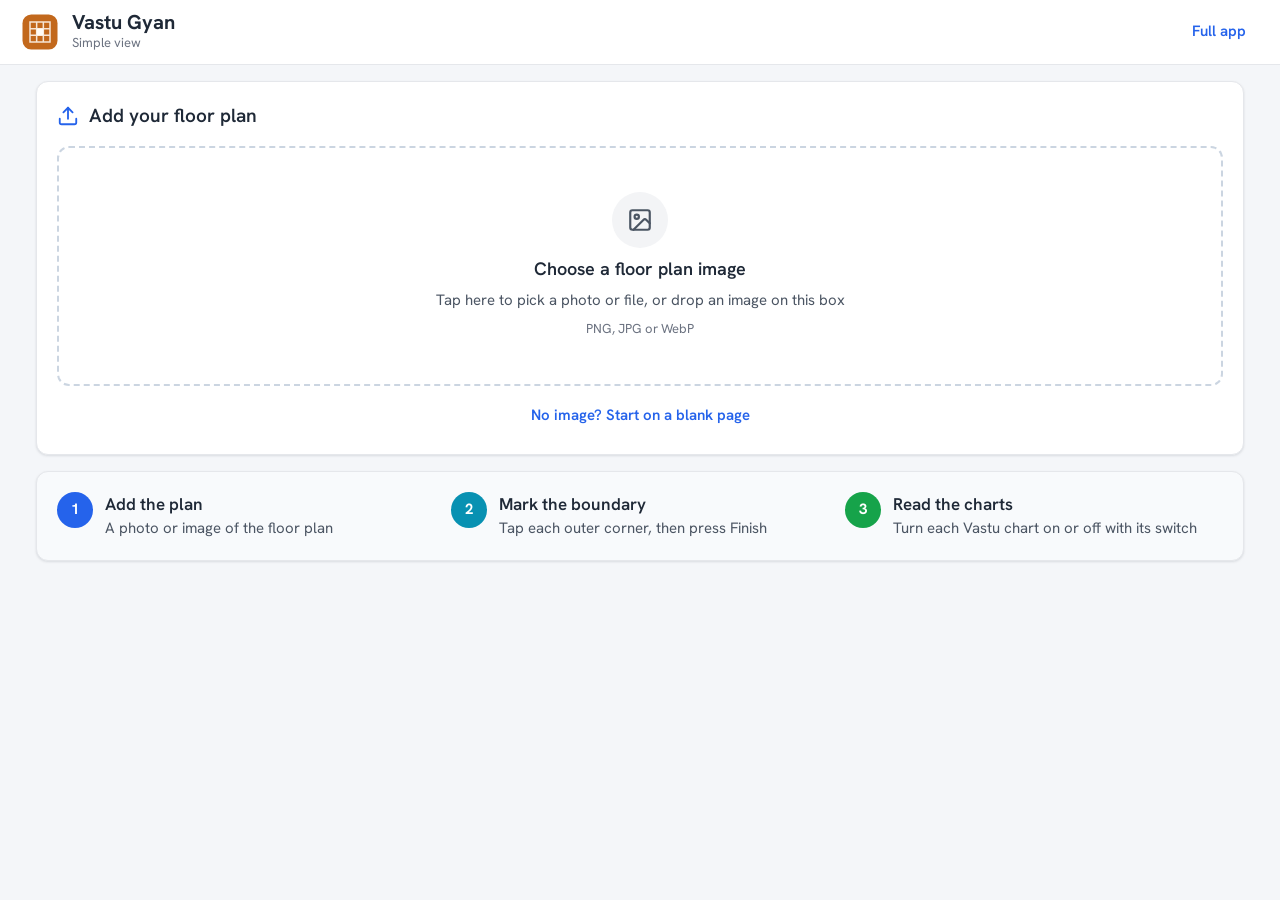
==== simple.html @ f0205a97 "Add a simple one-page view at /simple A plain step-by-step layout for clients used to VastuGrid: upl" ====
<!DOCTYPE html>
<html lang="en">
<head>
  <meta charset="UTF-8">
  <meta name="viewport" content="width=device-width, initial-scale=1.0, viewport-fit=cover">
  <title>Vastu Gyan — Simple view</title>
  <meta name="description" content="Vastu Gyan in a simple one-page layout: upload a floor plan, mark the boundary, and switch the Vastu charts on and off.">
  <meta name="theme-color" content="#F4F6F9">
  <link rel="preconnect" href="https://fonts.googleapis.com">
  <link rel="preconnect" href="https://fonts.gstatic.com" crossorigin>
  <link href="https://fonts.googleapis.com/css2?family=Hanken+Grotesk:wght@400;500;600;700&family=Marcellus&display=swap" rel="stylesheet">
  <link rel="manifest" href="manifest.webmanifest">
  <link rel="icon" type="image/png" sizes="32x32" href="icons/favicon-32.png">
  <link rel="apple-touch-icon" href="icons/apple-touch-icon.png">
  <link rel="stylesheet" href="css/simple.css">
</head>
<body>
  <!-- Icon sprite -->
  <svg width="0" height="0" style="position:absolute" aria-hidden="true">
    <defs>
      <symbol id="s-upload" viewBox="0 0 24 24"><path d="M21 15v4a2 2 0 0 1-2 2H5a2 2 0 0 1-2-2v-4"/><path d="m17 8-5-5-5 5"/><path d="M12 3v12"/></symbol>
      <symbol id="s-image" viewBox="0 0 24 24"><rect x="3" y="3" width="18" height="18" rx="2"/><circle cx="9" cy="9" r="2"/><path d="m21 15-3.09-3.09a2 2 0 0 0-2.82 0L6 21"/></symbol>
      <symbol id="s-rotate" viewBox="0 0 24 24"><path d="M21 12a9 9 0 1 1-3-6.7L21 8"/><path d="M21 3v5h-5"/></symbol>
      <symbol id="s-crop" viewBox="0 0 24 24"><path d="M6 2v14a2 2 0 0 0 2 2h14"/><path d="M18 22V8a2 2 0 0 0-2-2H2"/></symbol>
      <symbol id="s-check" viewBox="0 0 24 24"><path d="M20 6 9 17l-5-5"/></symbol>
      <symbol id="s-pen" viewBox="0 0 24 24"><path d="M12 19l7-7 3 3-7 7-3-3z"/><path d="M18 13l-1.5-7.5L2 2l3.5 14.5L13 18l5-5z"/><path d="M2 2l7.586 7.586"/><circle cx="11" cy="11" r="2"/></symbol>
      <symbol id="s-undo" viewBox="0 0 24 24"><path d="M9 14 4 9l5-5"/><path d="M4 9h10.5a5.5 5.5 0 0 1 0 11H11"/></symbol>
      <symbol id="s-redo" viewBox="0 0 24 24"><path d="m15 14 5-5-5-5"/><path d="M20 9H9.5a5.5 5.5 0 0 0 0 11H13"/></symbol>
      <symbol id="s-download" viewBox="0 0 24 24"><path d="M21 15v4a2 2 0 0 1-2 2H5a2 2 0 0 1-2-2v-4"/><path d="m7 10 5 5 5-5"/><path d="M12 15V3"/></symbol>
      <symbol id="s-file" viewBox="0 0 24 24"><path d="M14 2H6a2 2 0 0 0-2 2v16a2 2 0 0 0 2 2h12a2 2 0 0 0 2-2V8z"/><path d="M14 2v6h6M8 13h8M8 17h6"/></symbol>
      <symbol id="s-close" viewBox="0 0 24 24"><path d="M18 6 6 18M6 6l12 12"/></symbol>
      <symbol id="s-ruler" viewBox="0 0 24 24"><path d="M3 17 17 3l4 4L7 21z"/><path d="m7 13 2 2M10 10l2 2M13 7l2 2"/></symbol>
    </defs>
  </svg>

  <header class="s-header">
    <div class="s-brand">
      <svg class="s-brand-mark" viewBox="0 0 32 32" aria-hidden="true">
        <rect x="2" y="2" width="28" height="28" rx="7" class="s-brand-bg"/>
        <path d="M8 8h16v16H8z M13.33 8v16 M18.67 8v16 M8 13.33h16 M8 18.67h16" class="s-brand-grid"/>
        <rect x="13.33" y="13.33" width="5.34" height="5.34" class="s-brand-core"/>
      </svg>
      <div>
        <div class="s-brand-name">Vastu Gyan</div>
        <div class="s-brand-sub">Simple view</div>
      </div>
    </div>
    <a class="s-header-link" href="./">Full app</a>
  </header>

  <main class="s-main">
    <!-- 1. Choose a floor plan -->
    <section id="stepUpload">
      <div class="s-card">
        <h1 class="s-card-title"><svg class="s-icon"><use href="#s-upload"/></svg>Add your floor plan</h1>
        <button type="button" class="s-drop" id="dropZone">
          <span class="s-drop-icon"><svg class="s-icon"><use href="#s-image"/></svg></span>
          <span class="s-drop-title">Choose a floor plan image</span>
          <span class="s-drop-sub">Tap here to pick a photo or file, or drop an image on this box</span>
          <span class="s-drop-note">PNG, JPG or WebP</span>
        </button>
        <button type="button" class="s-text-btn" id="btnBlank">No image? Start on a blank page</button>
      </div>
      <ol class="s-card s-steps">
        <li><span class="s-step-n s-n1">1</span><span><strong>Add the plan</strong>A photo or image of the floor plan</span></li>
        <li><span class="s-step-n s-n2">2</span><span><strong>Mark the boundary</strong>Tap each outer corner, then press Finish</span></li>
        <li><span class="s-step-n s-n3">3</span><span><strong>Read the charts</strong>Turn each Vastu chart on or off with its switch</span></li>
      </ol>
    </section>

    <!-- 2. Turn or trim the image first -->
    <section id="stepPreview" hidden>
      <div class="s-card">
        <h2 class="s-preview-title" id="previewTitle">Check the plan before you start</h2>
        <div class="s-preview-box"><canvas id="previewCanvas" aria-label="Floor plan preview"></canvas></div>
        <div class="s-row s-center" id="previewTools">
          <button type="button" class="s-btn s-btn-light" id="btnRotate90"><svg class="s-icon"><use href="#s-rotate"/></svg>Rotate 90°</button>
          <span class="s-deg" id="previewDeg">0°</span>
          <button type="button" class="s-btn s-btn-light" id="btnCrop"><svg class="s-icon"><use href="#s-crop"/></svg>Crop</button>
        </div>
        <div class="s-row s-center" id="cropTools" hidden>
          <button type="button" class="s-btn s-btn-light" id="btnCropCancel">Cancel crop</button>
          <button type="button" class="s-btn s-btn-blue" id="btnCropApply"><svg class="s-icon"><use href="#s-check"/></svg>Apply crop</button>
        </div>
        <div class="s-row s-split" id="previewActions">
          <button type="button" class="s-btn s-btn-light" id="btnPreviewCancel">Cancel</button>
          <button type="button" class="s-btn s-btn-blue" id="btnPreviewUse"><svg class="s-icon"><use href="#s-check"/></svg>Use this plan</button>
        </div>
      </div>
    </section>

    <!-- 3. Mark the boundary and read the charts -->
    <section id="stepWork" hidden>
      <div class="s-card s-filebar">
        <img id="planThumb" alt="" hidden>
        <span class="s-filename" id="planName">Blank page</span>
        <button type="button" class="s-round-btn" id="btnStartOver" title="Remove this plan and start again" aria-label="Remove this plan and start again"><svg class="s-icon"><use href="#s-close"/></svg></button>
      </div>

      <div class="s-layout">
        <div class="s-left">
          <div class="s-toolbar">
            <button type="button" class="s-btn s-btn-blue" id="btnDraw"><svg class="s-icon"><use href="#s-pen"/></svg><span id="btnDrawLabel">Draw Polygon</span></button>
            <button type="button" class="s-btn s-btn-green" id="btnFinish" hidden><svg class="s-icon"><use href="#s-check"/></svg><span id="btnFinishLabel">Finish</span></button>
            <button type="button" class="s-btn s-btn-orange" id="btnUndo" hidden><svg class="s-icon"><use href="#s-undo"/></svg>Undo</button>
            <button type="button" class="s-btn s-btn-orange" id="btnRedo" hidden><svg class="s-icon"><use href="#s-redo"/></svg>Redo</button>
            <button type="button" class="s-btn s-btn-green" id="btnPng"><svg class="s-icon"><use href="#s-download"/></svg>PNG</button>
            <button type="button" class="s-btn s-btn-blue" id="btnPdf"><svg class="s-icon"><use href="#s-file"/></svg>PDF Report</button>
            <button type="button" class="s-btn s-btn-light" id="btnClear">Clear</button>
          </div>

          <div class="s-zoom">
            <span class="s-zoom-label">Image size</span>
            <button type="button" class="s-sq-btn" id="btnZoomOut" aria-label="Smaller">−</button>
            <span class="s-zoom-pct" id="zoomPct">100%</span>
            <button type="button" class="s-sq-btn" id="btnZoomIn" aria-label="Bigger">+</button>
            <button type="button" class="s-small-btn" id="btnZoomReset">Reset</button>
          </div>

          <div class="s-card s-stage" id="stage">
            <canvas id="planCanvas" aria-label="Floor plan"></canvas>
          </div>

          <div class="s-hint" id="drawHint" hidden>
            <strong>Marking the boundary.</strong>
            <span class="only-touch">Press and lift on each outer corner, in order around the plot. </span>
            <span class="only-mouse">Click each outer corner, in order around the plot. </span>
            When every corner is placed, press <strong>Finish</strong>.
          </div>
          <div class="s-hint" id="scaleHint" hidden>
            <strong>Setting the scale.</strong> Tap both ends of one wall whose real length you know.
            <button type="button" class="s-small-btn" id="btnScaleCancel">Cancel</button>
          </div>
          <div class="s-hint s-hint-alert" id="crossHint" hidden>
            The boundary crosses itself. Drag a corner so the edges no longer cross, or press Undo.
          </div>

          <div class="s-card s-chart-card" id="barChartCard" hidden>
            <h2 class="s-chart-title">16 Bar Chart</h2>
            <p class="s-chart-sub">Share of the plot's area in each of the 16 directions</p>
            <canvas id="barChartCanvas" class="s-bar-canvas" aria-label="16 direction bar chart"></canvas>
          </div>
        </div>

        <aside class="s-card s-right">
          <label class="s-check">
            <input type="checkbox" id="toggleAreaAnalysis">
            <span>Area Analysis</span>
          </label>
          <div class="s-area" id="areaPanel" hidden>
            <div class="s-area-row"><span>Plot area</span><strong id="valArea">—</strong></div>
            <div class="s-area-row"><span>Brahmasthan</span><strong id="valBrahma">—</strong></div>
            <div class="s-area-row"><span>Grid size</span><strong id="valGrid">—</strong></div>
            <div class="s-area-row"><span>Land energy</span><strong id="valLand">—</strong></div>
            <p class="s-area-note" id="valScale">Scale not set, so sizes are in image pixels.</p>
            <button type="button" class="s-btn s-btn-light s-btn-block" id="btnSetScale"><svg class="s-icon"><use href="#s-ruler"/></svg>Set scale</button>
          </div>

          <p class="s-empty" id="drawFirst">Mark the boundary of the plot to see the charts here.</p>

          <div id="chartControls" hidden>
            <div class="s-rotation">
              <div class="s-rotation-head">
                <span>Universal Rotation</span>
                <span class="s-badge" id="rotationBadge">0°</span>
              </div>
              <input type="range" id="rotationSlider" min="0" max="360" step="0.5" value="0" aria-label="Universal rotation">
              <div class="s-rotation-row">
                <button type="button" class="s-sq-btn" id="btnRotMinus" aria-label="Turn 1 degree back">−</button>
                <input type="number" id="rotationNumber" class="s-number" min="0" max="360" step="0.5" value="0" inputmode="decimal" aria-label="Rotation in degrees">
                <button type="button" class="s-sq-btn" id="btnRotPlus" aria-label="Turn 1 degree forward">+</button>
                <button type="button" class="s-small-btn" id="btnRotReset">Reset</button>
              </div>
            </div>

            <div class="s-switches">
              <label class="s-switch-row"><span>16 Directions</span><input type="checkbox" data-layer="zones16"><span class="s-switch" aria-hidden="true"></span></label>
              <label class="s-switch-row"><span>32 Gates</span><input type="checkbox" data-layer="gates32"><span class="s-switch" aria-hidden="true"></span></label>
              <label class="s-switch-row"><span>32 Gates 81 Pad</span><input type="checkbox" data-layer="gatePadas"><span class="s-switch" aria-hidden="true"></span></label>
              <label class="s-switch-row"><span>Shakti Chakra</span><input type="checkbox" data-layer="shaktiChakra"><span class="s-switch" aria-hidden="true"></span></label>
              <div class="s-sizes" id="chakraSizes" hidden>
                <span>Size</span>
                <button type="button" data-chakra-size="0.6">60%</button>
                <button type="button" data-chakra-size="0.8">80%</button>
                <button type="button" data-chakra-size="1">Fit</button>
                <button type="button" data-chakra-size="1.25">125%</button>
                <button type="button" data-chakra-size="1.5">150%</button>
              </div>
              <label class="s-switch-row"><span>45 Devtas</span><input type="checkbox" data-layer="devtas45"><span class="s-switch" aria-hidden="true"></span></label>
              <label class="s-switch-row"><span>45 Devtas Names</span><input type="checkbox" data-layer="devtaNames"><span class="s-switch" aria-hidden="true"></span></label>
              <label class="s-switch-row"><span>16 Bar Chart</span><input type="checkbox" id="toggleBarChart"><span class="s-switch" aria-hidden="true"></span></label>
              <label class="s-switch-row"><span>Marma Sthan</span><input type="checkbox" data-layer="marma"><span class="s-switch" aria-hidden="true"></span></label>
              <label class="s-switch-row"><span>Vithi Mandal</span><input type="checkbox" data-layer="vithi"><span class="s-switch" aria-hidden="true"></span></label>
              <label class="s-switch-row"><span>Five Elements</span><input type="checkbox" data-layer="elements"><span class="s-switch" aria-hidden="true"></span></label>
              <label class="s-switch-row"><span>9×9 Grid</span><input type="checkbox" data-layer="grid9x9"><span class="s-switch" aria-hidden="true"></span></label>
              <label class="s-switch-row"><span>Brahmasthan</span><input type="checkbox" data-layer="brahmasthan"><span class="s-switch" aria-hidden="true"></span></label>
            </div>
          </div>
        </aside>
      </div>
    </section>
  </main>

  <!-- PDF details -->
  <div class="s-modal" id="pdfModal" hidden>
    <div class="s-modal-box" role="dialog" aria-modal="true" aria-labelledby="pdfModalTitle">
      <h2 class="s-modal-title" id="pdfModalTitle">PDF Report</h2>
      <p class="s-modal-sub">Add the client's details to print on the report, or leave them empty.</p>
      <label class="s-field">Name<input type="text" id="pdfName" autocomplete="off"></label>
      <label class="s-field">Phone<input type="tel" id="pdfPhone" autocomplete="off"></label>
      <label class="s-field">Address<input type="text" id="pdfAddress" autocomplete="off"></label>
      <div class="s-row s-split">
        <button type="button" class="s-btn s-btn-light" id="btnPdfCancel">Cancel</button>
        <button type="button" class="s-btn s-btn-blue" id="btnPdfMake"><svg class="s-icon"><use href="#s-file"/></svg>Make PDF</button>
      </div>
    </div>
  </div>

  <!-- Scale: real length of the marked wall -->
  <div class="s-modal" id="scaleModal" hidden>
    <div class="s-modal-box" role="dialog" aria-modal="true" aria-labelledby="scaleModalTitle">
      <h2 class="s-modal-title" id="scaleModalTitle">Real length of this wall</h2>
      <p class="s-modal-sub" id="scaleModalSub">Type the real length of the line you marked.</p>
      <div class="s-row">
        <input type="number" id="scaleLength" class="s-number s-grow" min="0" step="0.01" inputmode="decimal" aria-label="Real length">
        <select id="scaleUnit" class="s-select" aria-label="Unit">
          <option value="ft">feet</option>
          <option value="m">metres</option>
        </select>
      </div>
      <div class="s-row s-split">
        <button type="button" class="s-btn s-btn-light" id="btnScaleModalCancel">Cancel</button>
        <button type="button" class="s-btn s-btn-blue" id="btnScaleModalApply"><svg class="s-icon"><use href="#s-check"/></svg>Apply</button>
      </div>
    </div>
  </div>

  <div class="s-toast-stack" id="toastStack" aria-live="polite"></div>
  <input type="file" id="fileInput" accept="image/png, image/jpeg, image/webp" hidden>

  <script src="js/vendor/jspdf.umd.min.js"></script>
  <script type="module" src="js/simple.js"></script>
</body>
</html>
---- css/simple.css ----
/*
 * Vastu Gyan — Simple view
 * One plain page for people who prefer a step-by-step layout: plan on the left, switches on the right,
 * stacked in one column on phones. Always light. The canvas reads its colours from the tokens below.
 */

:root {
  /* Page */
  --bg: #F4F6F9;
  --card: #FFFFFF;
  --text: #1F2937;
  --text-2: #4B5563;
  --soft: #6B7280;
  --border: #E5E7EB;
  --field: #F3F4F6;
  --blue: #2563EB;
  --blue-dark: #1D4ED8;
  --green: #16A34A;
  --green-dark: #15803D;
  --orange: #EA580C;
  --violet: #7C3AED;
  --amber-wash: #FFF7E6;
  --amber-line: #F5D9A8;
  --red: #B91C1C;
  --red-wash: #FDECEC;

  /* Canvas colours (read by js/canvas.js) */
  --paper: #FFFCF6;
  --ink: #2A1F17;
  --brass: #B08D3C;
  --saffron: #C2681C;
  --kumkum: #B3261E;
  --muted: #7B6B5A;
  --canvas-line: rgba(42, 31, 23, 0.05);
  --boundary: #C2681C;
  --boundary-fill: rgba(194, 104, 28, 0.08);

  --radius: 12px;
  --shadow: 0 1px 3px rgba(17, 24, 39, 0.08), 0 1px 2px rgba(17, 24, 39, 0.04);
  --font: 'Hanken Grotesk', system-ui, -apple-system, 'Segoe UI', Roboto, sans-serif;
  color-scheme: light;
}

*, *::before, *::after { box-sizing: border-box; margin: 0; padding: 0; }
html { -webkit-text-size-adjust: 100%; }
body {
  min-height: 100vh;
  background: var(--bg);
  color: var(--text);
  font-family: var(--font);
  font-size: 16px;
  line-height: 1.45;
  -webkit-font-smoothing: antialiased;
  -webkit-tap-highlight-color: transparent;
}
button, input, select { font: inherit; color: inherit; }
button { cursor: pointer; background: none; border: 0; }
button:disabled { cursor: default; opacity: 0.45; }
[hidden] { display: none !important; }
:focus-visible { outline: 3px solid rgba(37, 99, 235, 0.45); outline-offset: 2px; }
.s-icon { width: 20px; height: 20px; flex: none; fill: none; stroke: currentColor; stroke-width: 2; stroke-linecap: round; stroke-linejoin: round; }

.only-mouse { display: none; }
@media (pointer: fine) {
  .only-mouse { display: inline; }
  .only-touch { display: none; }
}

/* ---------- Header ---------- */
.s-header {
  position: sticky; top: 0; z-index: 20;
  display: flex; align-items: center; justify-content: space-between; gap: 12px;
  padding: calc(10px + env(safe-area-inset-top, 0px)) 20px 10px;
  background: var(--card);
  border-bottom: 1px solid var(--border);
}
.s-brand { display: flex; align-items: center; gap: 12px; }
.s-brand-mark { width: 40px; height: 40px; flex: none; }
.s-brand-bg { fill: #C2681C; }
.s-brand-grid { fill: none; stroke: #FFFCF6; stroke-width: 1.2; opacity: 0.85; }
.s-brand-core { fill: #FFFCF6; }
.s-brand-name { font-size: 20px; font-weight: 700; line-height: 1.15; }
.s-brand-sub { font-size: 13px; color: var(--soft); }
.s-header-link {
  min-height: 44px; display: inline-flex; align-items: center;
  padding: 0 14px; border-radius: 10px;
  color: var(--blue); font-size: 15px; font-weight: 600; text-decoration: none;
}
.s-header-link:hover { background: var(--field); }

/* ---------- Page ---------- */
.s-main { max-width: 1240px; margin: 0 auto; padding: 16px 16px calc(32px + env(safe-area-inset-bottom, 0px)); }
.s-card { background: var(--card); border: 1px solid var(--border); border-radius: var(--radius); box-shadow: var(--shadow); }
#stepUpload, #stepPreview, #stepWork { display: grid; gap: 16px; }

.s-card-title { display: flex; align-items: center; gap: 10px; padding: 20px 20px 0; font-size: 19px; font-weight: 600; }
.s-card-title .s-icon { color: var(--blue); width: 22px; height: 22px; }

/* Upload */
.s-drop {
  width: calc(100% - 40px); margin: 16px 20px 8px;
  min-height: 240px;
  display: flex; flex-direction: column; align-items: center; justify-content: center; gap: 8px;
  padding: 24px 16px;
  border: 2px dashed #CBD5E1; border-radius: var(--radius);
  text-align: center;
  transition: background 0.15s, border-color 0.15s;
}
.s-drop:hover, .s-drop.is-over { background: #EFF6FF; border-color: var(--blue); }
.s-drop-icon { width: 56px; height: 56px; display: inline-flex; align-items: center; justify-content: center; border-radius: 50%; background: var(--field); color: var(--text-2); }
.s-drop-icon .s-icon { width: 26px; height: 26px; }
.s-drop-title { font-size: 18px; font-weight: 600; }
.s-drop-sub { font-size: 15px; color: var(--text-2); }
.s-drop-note { font-size: 13px; color: var(--soft); }
.s-text-btn { display: block; margin: 0 auto 16px; min-height: 44px; padding: 0 12px; color: var(--blue); font-size: 15px; font-weight: 600; }

.s-steps { list-style: none; display: grid; grid-template-columns: repeat(3, minmax(0, 1fr)); gap: 16px; padding: 20px; background: #F8FAFC; }
.s-steps li { display: grid; grid-template-columns: 36px 1fr; gap: 12px; align-items: start; font-size: 15px; color: var(--text-2); }
.s-steps strong { display: block; color: var(--text); font-size: 17px; font-weight: 600; margin-bottom: 2px; }
.s-step-n { width: 36px; height: 36px; display: inline-flex; align-items: center; justify-content: center; border-radius: 50%; color: #fff; font-weight: 700; }
.s-n1 { background: var(--blue); }
.s-n2 { background: #0891B2; }
.s-n3 { background: var(--green); }

/* Preview */
.s-preview-title { padding: 18px 20px 0; text-align: center; font-size: 17px; font-weight: 600; }
.s-preview-box { margin: 14px 20px; height: min(56vh, 460px); display: flex; align-items: center; justify-content: center; background: #F8FAFC; border: 1px solid var(--border); border-radius: 10px; overflow: hidden; }
#previewCanvas { display: block; max-width: 100%; max-height: 100%; touch-action: none; }
#previewCanvas.is-cropping { cursor: crosshair; }
.s-deg { min-width: 40px; text-align: center; font-size: 15px; color: var(--soft); }

/* Rows and buttons */
.s-row { display: flex; align-items: center; gap: 10px; padding: 0 20px 16px; flex-wrap: wrap; }
.s-center { justify-content: center; }
.s-split > .s-btn { flex: 1 1 0; }
.s-grow { flex: 1 1 auto; }
.s-btn {
  min-height: 46px;
  display: inline-flex; align-items: center; justify-content: center; gap: 8px;
  padding: 0 18px;
  border-radius: 10px;
  font-size: 16px; font-weight: 600;
  color: #fff;
  box-shadow: var(--shadow);
  transition: background 0.15s, transform 0.1s;
}
.s-btn:not(:disabled):active { transform: scale(0.98); }
.s-btn-blue { background: var(--blue); }
.s-btn-blue:not(:disabled):hover { background: var(--blue-dark); }
.s-btn-green { background: var(--green); }
.s-btn-green:not(:disabled):hover { background: var(--green-dark); }
.s-btn-orange { background: var(--orange); }
.s-btn-light { background: var(--field); color: var(--text); border: 1px solid var(--border); box-shadow: none; }
.s-btn-light:not(:disabled):hover { background: #E5E7EB; }
.s-btn-block { width: 100%; margin-top: 10px; }
.s-btn.is-busy { background: #93B4F5; }
.s-sq-btn { width: 44px; height: 44px; flex: none; border-radius: 10px; background: var(--field); border: 1px solid var(--border); font-size: 22px; font-weight: 600; line-height: 1; }
.s-sq-btn:hover { background: #E5E7EB; }
.s-small-btn { min-height: 40px; padding: 0 12px; border-radius: 8px; background: var(--field); border: 1px solid var(--border); font-size: 14px; font-weight: 600; color: var(--text-2); }
.s-round-btn { width: 44px; height: 44px; flex: none; display: inline-flex; align-items: center; justify-content: center; border-radius: 50%; background: var(--card); border: 1px solid var(--border); color: var(--text-2); }
.s-round-btn:hover { background: var(--field); }

/* ---------- Work page ---------- */
.s-filebar { display: flex; align-items: center; gap: 12px; padding: 8px 8px 8px 14px; }
.s-filebar img { width: 44px; height: 44px; object-fit: cover; border-radius: 6px; border: 1px solid var(--border); }
.s-filename { flex: 1; min-width: 0; font-size: 15px; color: var(--text-2); white-space: nowrap; overflow: hidden; text-overflow: ellipsis; }

.s-layout { display: grid; grid-template-columns: minmax(0, 1fr) 360px; gap: 16px; align-items: start; }
.s-left { display: grid; gap: 12px; min-width: 0; }

.s-toolbar { display: flex; flex-wrap: wrap; gap: 8px; }
.s-zoom { display: flex; align-items: center; gap: 8px; padding: 8px 12px; background: var(--card); border: 1px solid var(--border); border-radius: var(--radius); }
.s-zoom-label { font-size: 15px; font-weight: 600; color: var(--text-2); margin-right: 4px; }
.s-zoom-pct { min-width: 54px; text-align: center; font-size: 15px; font-weight: 600; }

.s-stage { position: relative; height: min(72vh, 680px); min-height: 320px; overflow: hidden; background: #FFFFFF; }
.s-stage canvas { position: absolute; inset: 0; width: 100%; height: 100%; display: block; touch-action: none; }

.s-hint { padding: 12px 14px; border-radius: var(--radius); background: var(--amber-wash); border: 1px solid var(--amber-line); font-size: 15px; color: #5B4210; }
.s-hint .s-small-btn { margin-left: 8px; background: var(--card); }
.s-hint-alert { background: var(--red-wash); border-color: #F5C2C2; color: var(--red); }

.s-chart-card { padding: 16px; }
.s-chart-title { font-size: 17px; font-weight: 600; }
.s-chart-sub { font-size: 14px; color: var(--soft); margin: 2px 0 12px; }
.s-bar-canvas { display: block; width: 100%; height: auto; aspect-ratio: 720 / 400; border: 1px solid var(--border); border-radius: 8px; }

/* Right column */
.s-right { padding: 16px; position: sticky; top: 84px; max-height: calc(100vh - 100px); overflow-y: auto; }
.s-check { display: flex; align-items: center; gap: 12px; min-height: 44px; font-size: 17px; font-weight: 600; cursor: pointer; }
.s-check input { width: 22px; height: 22px; accent-color: var(--blue); }
.s-area { display: grid; gap: 2px; padding: 8px 0 12px; border-bottom: 1px solid var(--border); margin-bottom: 8px; }
.s-area-row { display: flex; justify-content: space-between; gap: 12px; padding: 8px 0; border-bottom: 1px solid var(--field); font-size: 15px; }
.s-area-row span { color: var(--soft); }
.s-area-row strong { text-align: right; font-weight: 600; }
.s-area-note { font-size: 13.5px; color: var(--soft); margin-top: 8px; }
.s-area-note.is-set { color: var(--green-dark); font-weight: 600; }
.s-empty { padding: 28px 8px; text-align: center; font-size: 15px; color: var(--soft); border-top: 1px solid var(--border); margin-top: 8px; }

.s-rotation { padding: 12px 0 14px; border-top: 1px solid var(--border); border-bottom: 1px solid var(--border); margin: 8px 0 12px; }
.s-rotation-head { display: flex; align-items: center; justify-content: space-between; font-size: 16px; font-weight: 600; margin-bottom: 8px; }
.s-badge { min-width: 48px; padding: 2px 10px; border-radius: 999px; background: #DBEAFE; color: var(--blue-dark); font-size: 14px; font-weight: 700; text-align: center; }
#rotationSlider { width: 100%; height: 32px; accent-color: var(--blue); }
.s-rotation-row { display: flex; align-items: center; gap: 8px; margin-top: 8px; }
.s-number { height: 44px; min-width: 0; flex: 1; padding: 0 10px; border-radius: 10px; border: 1px solid var(--border); background: var(--field); text-align: center; font-size: 17px; font-weight: 600; }
.s-number:focus { outline: none; border-color: var(--blue); background: #fff; }
.s-select { height: 44px; padding: 0 10px; border-radius: 10px; border: 1px solid var(--border); background: var(--field); font-size: 16px; }

.s-switches { display: grid; gap: 6px; }
.s-switch-row {
  position: relative;
  display: flex; align-items: center; justify-content: space-between; gap: 12px;
  min-height: 48px; padding: 6px 12px;
  border-radius: 10px; background: #F8FAFC;
  font-size: 16px; font-weight: 500; cursor: pointer;
}
.s-switch-row:hover { background: #F1F5F9; }
.s-switch-row input { position: absolute; opacity: 0; pointer-events: none; }
.s-switch { position: relative; flex: none; width: 46px; height: 26px; border-radius: 999px; background: #D1D5DB; transition: background 0.18s; }
.s-switch::after { content: ''; position: absolute; top: 3px; left: 3px; width: 20px; height: 20px; border-radius: 50%; background: #fff; box-shadow: 0 1px 2px rgba(0, 0, 0, 0.2); transition: transform 0.2s; }
.s-switch-row input:checked ~ .s-switch { background: var(--violet); }
.s-switch-row input:checked ~ .s-switch::after { transform: translateX(20px); }
.s-switch-row input:focus-visible ~ .s-switch { outline: 3px solid rgba(124, 58, 237, 0.4); outline-offset: 2px; }

.s-sizes { display: flex; flex-wrap: wrap; align-items: center; gap: 6px; padding: 8px 12px 10px; margin-top: -4px; border-radius: 0 0 10px 10px; background: #F8FAFC; }
.s-sizes span { font-size: 14px; color: var(--soft); margin-right: 2px; }
.s-sizes button { min-height: 36px; padding: 0 10px; border-radius: 8px; background: var(--card); border: 1px solid var(--border); font-size: 14px; font-weight: 600; }
.s-sizes button.is-on { background: var(--violet); border-color: var(--violet); color: #fff; }

/* ---------- Dialogs and toasts ---------- */
.s-modal { position: fixed; inset: 0; z-index: 50; display: flex; align-items: center; justify-content: center; padding: 16px; background: rgba(17, 24, 39, 0.45); }
.s-modal-box { width: min(440px, 100%); max-height: calc(100vh - 32px); overflow-y: auto; padding: 20px 0 4px; background: var(--card); border-radius: 14px; box-shadow: 0 20px 50px rgba(17, 24, 39, 0.25); }
.s-modal-title { padding: 0 20px; font-size: 20px; font-weight: 600; }
.s-modal-sub { padding: 4px 20px 14px; font-size: 15px; color: var(--soft); }
.s-field { display: grid; gap: 4px; padding: 0 20px 12px; font-size: 14px; font-weight: 600; color: var(--text-2); }
.s-field input { height: 46px; padding: 0 12px; border-radius: 10px; border: 1px solid var(--border); background: var(--field); font-size: 16px; font-weight: 400; color: var(--text); }
.s-field input:focus { outline: none; border-color: var(--blue); background: #fff; }

.s-toast-stack { position: fixed; left: 50%; bottom: calc(20px + env(safe-area-inset-bottom, 0px)); transform: translateX(-50%); z-index: 60; display: grid; gap: 8px; width: min(440px, calc(100% - 32px)); pointer-events: none; }
.s-toast { padding: 12px 16px; border-radius: 10px; background: #111827; color: #fff; font-size: 15px; box-shadow: 0 10px 30px rgba(0, 0, 0, 0.25); animation: s-rise 0.25s ease-out; }
@keyframes s-rise { from { opacity: 0; transform: translateY(8px); } to { opacity: 1; transform: none; } }

/* ---------- Phones and portrait tablets: one column ---------- */
@media (max-width: 900px) {
  .s-layout { grid-template-columns: minmax(0, 1fr); }
  .s-right { position: static; max-height: none; overflow: visible; }
  .s-stage { height: min(60vh, 560px); }
}
@media (max-width: 640px) {
  .s-header { padding-left: 14px; padding-right: 8px; }
  .s-brand-mark { width: 36px; height: 36px; }
  .s-brand-name { font-size: 18px; }
  .s-main { padding: 12px 12px 28px; }
  .s-steps { grid-template-columns: minmax(0, 1fr); }
  .s-drop { min-height: 200px; }
  .s-toolbar .s-btn { flex: 1 1 calc(50% - 4px); padding: 0 10px; }
  .s-row { padding-left: 14px; padding-right: 14px; }
  .s-preview-box { margin-left: 14px; margin-right: 14px; }
  .s-card-title, .s-preview-title { padding-left: 14px; padding-right: 14px; }
  .s-drop { width: calc(100% - 28px); margin-left: 14px; margin-right: 14px; }
}

@media (prefers-reduced-motion: reduce) {
  *, *::before, *::after { animation-duration: 0.01ms !important; transition-duration: 0.01ms !important; }
}
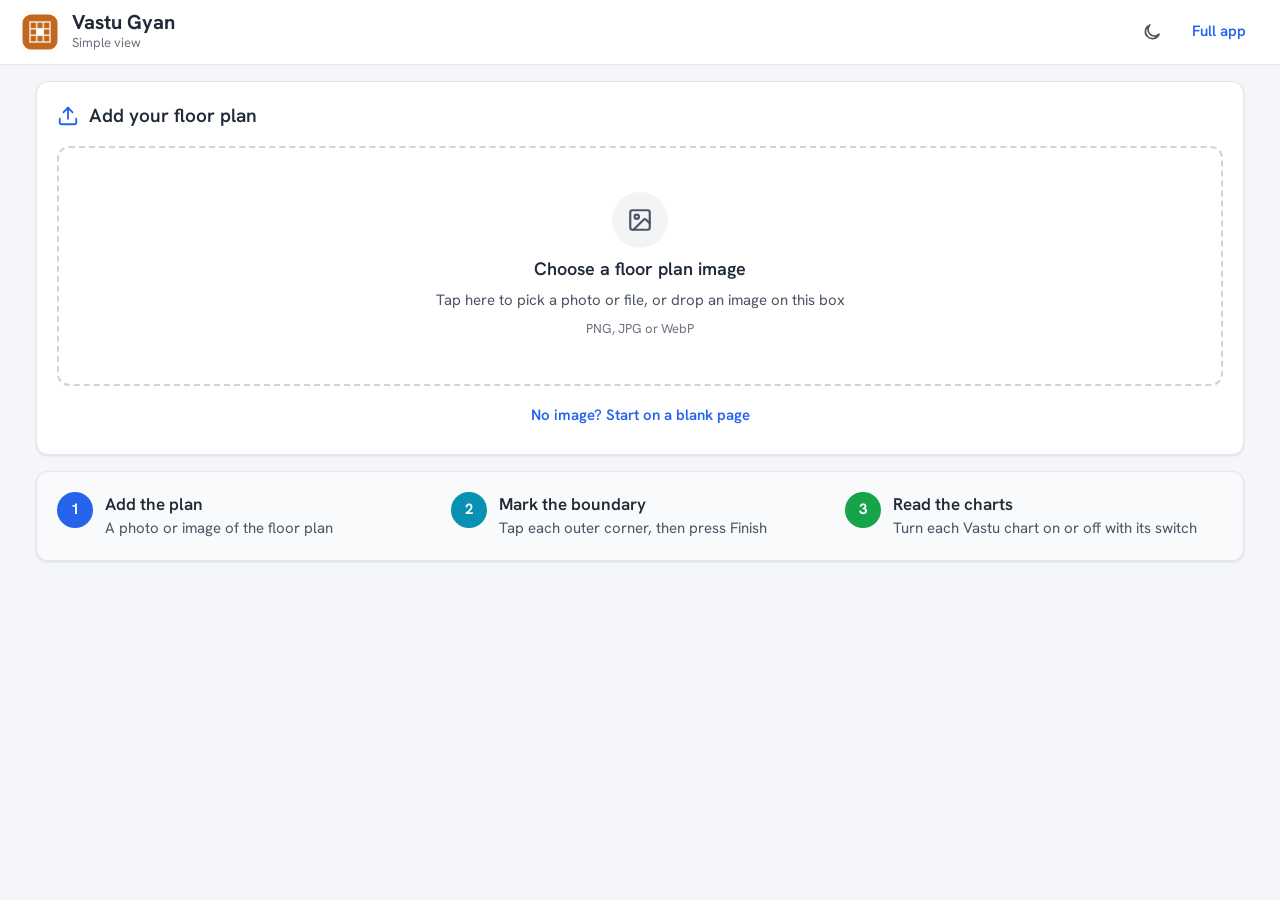
==== commit 50fe4a7a: "Give Simple full parity and a tidier toolbar; fix panel scrolling Simple view: compact grouped toolb" ====
--- a/simple.html
+++ b/simple.html
@@ -6,6 +6,10 @@
   <title>Vastu Gyan — Simple view</title>
   <meta name="description" content="Vastu Gyan in a simple one-page layout: upload a floor plan, mark the boundary, and switch the Vastu charts on and off.">
   <meta name="theme-color" content="#F4F6F9">
+  <script>
+    // Light unless dark was chosen with the toggle (here or in the full app); set before the page paints
+    try { if (localStorage.getItem('vg-theme') === 'dark') document.documentElement.dataset.theme = 'dark'; } catch (e) {}
+  </script>
   <link rel="preconnect" href="https://fonts.googleapis.com">
   <link rel="preconnect" href="https://fonts.gstatic.com" crossorigin>
   <link href="https://fonts.googleapis.com/css2?family=Hanken+Grotesk:wght@400;500;600;700&family=Marcellus&display=swap" rel="stylesheet">
@@ -29,6 +33,9 @@
       <symbol id="s-download" viewBox="0 0 24 24"><path d="M21 15v4a2 2 0 0 1-2 2H5a2 2 0 0 1-2-2v-4"/><path d="m7 10 5 5 5-5"/><path d="M12 15V3"/></symbol>
       <symbol id="s-file" viewBox="0 0 24 24"><path d="M14 2H6a2 2 0 0 0-2 2v16a2 2 0 0 0 2 2h12a2 2 0 0 0 2-2V8z"/><path d="M14 2v6h6M8 13h8M8 17h6"/></symbol>
       <symbol id="s-close" viewBox="0 0 24 24"><path d="M18 6 6 18M6 6l12 12"/></symbol>
+      <symbol id="s-moon" viewBox="0 0 24 24"><path d="M20.5 14.5A8.5 8.5 0 1 1 9.5 3.5a6.5 6.5 0 0 0 11 11z"/></symbol>
+      <symbol id="s-sun" viewBox="0 0 24 24"><circle cx="12" cy="12" r="4"/><path d="M12 2v2M12 20v2M4.9 4.9l1.4 1.4M17.7 17.7l1.4 1.4M2 12h2M20 12h2M4.9 19.1l1.4-1.4M17.7 6.3l1.4-1.4"/></symbol>
+      <symbol id="s-camera" viewBox="0 0 24 24"><path d="M14.5 4h-5L7 7H4a2 2 0 0 0-2 2v9a2 2 0 0 0 2 2h16a2 2 0 0 0 2-2V9a2 2 0 0 0-2-2h-3z"/><circle cx="12" cy="13" r="3"/></symbol>
       <symbol id="s-ruler" viewBox="0 0 24 24"><path d="M3 17 17 3l4 4L7 21z"/><path d="m7 13 2 2M10 10l2 2M13 7l2 2"/></symbol>
     </defs>
   </svg>
@@ -45,7 +52,10 @@
         <div class="s-brand-sub">Simple view</div>
       </div>
     </div>
-    <a class="s-header-link" href="./">Full app</a>
+    <div class="s-header-actions">
+      <button type="button" class="s-icon-btn" id="btnTheme" title="Dark mode" aria-label="Switch to dark mode"><svg class="s-icon"><use href="#s-moon"/></svg></button>
+      <a class="s-header-link" href="./">Full app</a>
+    </div>
   </header>
 
   <main class="s-main">
@@ -59,6 +69,7 @@
           <span class="s-drop-sub">Tap here to pick a photo or file, or drop an image on this box</span>
           <span class="s-drop-note">PNG, JPG or WebP</span>
         </button>
+        <button type="button" class="s-btn s-btn-blue s-btn-photo only-touch-btn" data-action="camera"><svg class="s-icon"><use href="#s-camera"/></svg>Take photo of a plan</button>
         <button type="button" class="s-text-btn" id="btnBlank">No image? Start on a blank page</button>
       </div>
       <ol class="s-card s-steps">
@@ -91,34 +102,61 @@
 
     <!-- 3. Mark the boundary and read the charts -->
     <section id="stepWork" hidden>
+      <!-- The plan: what it is, swap it, or remove it -->
       <div class="s-card s-filebar">
         <img id="planThumb" alt="" hidden>
         <span class="s-filename" id="planName">Blank page</span>
-        <button type="button" class="s-round-btn" id="btnStartOver" title="Remove this plan and start again" aria-label="Remove this plan and start again"><svg class="s-icon"><use href="#s-close"/></svg></button>
+        <button type="button" class="s-tbtn s-tbtn-light" id="btnNewPlan" title="Use another floor plan image" aria-label="Upload another floor plan"><svg class="s-icon"><use href="#s-upload"/></svg><span class="s-wide-only">Upload</span></button>
+        <button type="button" class="s-tbtn s-tbtn-light only-touch-btn" id="btnNewPhoto" data-action="camera" title="Take a photo of a plan" aria-label="Take a photo of a plan"><svg class="s-icon"><use href="#s-camera"/></svg><span class="s-wide-only">Photo</span></button>
+        <button type="button" class="s-tbtn s-tbtn-light s-tbtn-icon" id="btnStartOver" title="Remove this plan and start again" aria-label="Remove this plan and start again"><svg class="s-icon"><use href="#s-close"/></svg></button>
       </div>
 
       <div class="s-layout">
         <div class="s-left">
+          <!-- Tools: draw and correct on the left, the scale and clearing next, saving on the right -->
           <div class="s-toolbar">
-            <button type="button" class="s-btn s-btn-blue" id="btnDraw"><svg class="s-icon"><use href="#s-pen"/></svg><span id="btnDrawLabel">Draw Polygon</span></button>
-            <button type="button" class="s-btn s-btn-green" id="btnFinish" hidden><svg class="s-icon"><use href="#s-check"/></svg><span id="btnFinishLabel">Finish</span></button>
-            <button type="button" class="s-btn s-btn-orange" id="btnUndo" hidden><svg class="s-icon"><use href="#s-undo"/></svg>Undo</button>
-            <button type="button" class="s-btn s-btn-orange" id="btnRedo" hidden><svg class="s-icon"><use href="#s-redo"/></svg>Redo</button>
-            <button type="button" class="s-btn s-btn-green" id="btnPng"><svg class="s-icon"><use href="#s-download"/></svg>PNG</button>
-            <button type="button" class="s-btn s-btn-blue" id="btnPdf"><svg class="s-icon"><use href="#s-file"/></svg>PDF Report</button>
-            <button type="button" class="s-btn s-btn-light" id="btnClear">Clear</button>
-          </div>
-
-          <div class="s-zoom">
-            <span class="s-zoom-label">Image size</span>
-            <button type="button" class="s-sq-btn" id="btnZoomOut" aria-label="Smaller">−</button>
-            <span class="s-zoom-pct" id="zoomPct">100%</span>
-            <button type="button" class="s-sq-btn" id="btnZoomIn" aria-label="Bigger">+</button>
-            <button type="button" class="s-small-btn" id="btnZoomReset">Reset</button>
+            <div class="s-tools s-tools-draw">
+              <button type="button" class="s-tbtn s-tbtn-blue s-tbtn-main" id="btnDraw"><svg class="s-icon"><use href="#s-pen"/></svg><span id="btnDrawLabel">Draw Polygon</span></button>
+              <button type="button" class="s-tbtn s-tbtn-green" id="btnFinish" hidden><svg class="s-icon"><use href="#s-check"/></svg><span id="btnFinishLabel">Finish</span></button>
+              <button type="button" class="s-tbtn s-tbtn-light s-tbtn-icon" id="btnUndo" title="Undo (Ctrl+Z)" aria-label="Undo"><svg class="s-icon"><use href="#s-undo"/></svg></button>
+              <button type="button" class="s-tbtn s-tbtn-light s-tbtn-icon" id="btnRedo" title="Redo (Ctrl+Y)" aria-label="Redo"><svg class="s-icon"><use href="#s-redo"/></svg></button>
+            </div>
+            <div class="s-tools s-tools-edit">
+              <button type="button" class="s-tbtn s-tbtn-light" id="btnScaleTool" title="Tap both ends of a wall, then type its real length"><svg class="s-icon"><use href="#s-ruler"/></svg><span><span class="s-wide-only">Set </span>Scale</span></button>
+              <button type="button" class="s-tbtn s-tbtn-light" id="btnClear" title="Remove the boundary, keep the plan">Clear</button>
+            </div>
+            <div class="s-tools s-tools-save">
+              <button type="button" class="s-tbtn s-tbtn-green" id="btnPng" title="Save the plan with its charts as an image"><svg class="s-icon"><use href="#s-download"/></svg>PNG</button>
+              <button type="button" class="s-tbtn s-tbtn-blue" id="btnPdf" title="Make the PDF report"><svg class="s-icon"><use href="#s-file"/></svg>PDF<span class="s-wide-only">&nbsp;Report</span></button>
+            </div>
           </div>
 
           <div class="s-card s-stage" id="stage">
             <canvas id="planCanvas" aria-label="Floor plan"></canvas>
+            <!-- Size of the plan on screen -->
+            <div class="s-zoom" aria-label="Image size">
+              <button type="button" class="s-zoom-btn" id="btnZoomOut" title="Smaller" aria-label="Smaller">−</button>
+              <span class="s-zoom-pct" id="zoomPct">100%</span>
+              <button type="button" class="s-zoom-btn" id="btnZoomIn" title="Bigger" aria-label="Bigger">+</button>
+              <button type="button" class="s-zoom-fit" id="btnZoomReset" title="Fit the whole plan">Fit</button>
+            </div>
+            <!-- Compass: drag to turn North, tap for the exact number -->
+            <div class="s-compass">
+              <button type="button" class="s-compass-dial" id="compassDial" aria-label="North direction. Drag to turn, tap to type the angle">
+                <svg viewBox="0 0 100 100" aria-hidden="true">
+                  <circle cx="50" cy="50" r="47" class="s-dial-rim"/>
+                  <circle cx="50" cy="50" r="40" class="s-dial-face"/>
+                  <g id="compassRotor" class="s-dial-rotor">
+                    <g class="s-dial-ticks"></g>
+                    <path d="M50 25 L55 50 L50 46.5 L45 50 Z" class="s-dial-n"/>
+                    <path d="M50 75 L55 50 L50 53.5 L45 50 Z" class="s-dial-s"/>
+                    <text x="50" y="22" class="s-dial-letter">N</text>
+                  </g>
+                  <circle cx="50" cy="50" r="3.2" class="s-dial-hub"/>
+                </svg>
+              </button>
+              <span class="s-compass-deg" id="compassDeg">0°</span>
+            </div>
           </div>
 
           <div class="s-hint" id="drawHint" hidden>
@@ -139,6 +177,13 @@
             <h2 class="s-chart-title">16 Bar Chart</h2>
             <p class="s-chart-sub">Share of the plot's area in each of the 16 directions</p>
             <canvas id="barChartCanvas" class="s-bar-canvas" aria-label="16 direction bar chart"></canvas>
+            <div class="s-bar-stats">
+              <div><span>Total area</span><strong id="barStatTotal">—</strong></div>
+              <div><span>Average</span><strong id="barStatMean">—</strong></div>
+              <div><span>Highest</span><strong id="barStatMax">—</strong></div>
+              <div><span>Lowest</span><strong id="barStatMin">—</strong></div>
+            </div>
+            <button type="button" class="s-tbtn s-tbtn-light" id="btnBarChartSave"><svg class="s-icon"><use href="#s-download"/></svg>Save chart image</button>
           </div>
         </div>
 
@@ -150,6 +195,7 @@
           <div class="s-area" id="areaPanel" hidden>
             <div class="s-area-row"><span>Plot area</span><strong id="valArea">—</strong></div>
             <div class="s-area-row"><span>Brahmasthan</span><strong id="valBrahma">—</strong></div>
+            <div class="s-area-row"><span>Pada size</span><strong id="valPada">—</strong></div>
             <div class="s-area-row"><span>Grid size</span><strong id="valGrid">—</strong></div>
             <div class="s-area-row"><span>Land energy</span><strong id="valLand">—</strong></div>
             <p class="s-area-note" id="valScale">Scale not set, so sizes are in image pixels.</p>
@@ -171,6 +217,15 @@
                 <button type="button" class="s-sq-btn" id="btnRotPlus" aria-label="Turn 1 degree forward">+</button>
                 <button type="button" class="s-small-btn" id="btnRotReset">Reset</button>
               </div>
+            </div>
+
+            <div class="s-views-head">Quick views</div>
+            <div class="s-views" role="radiogroup" aria-label="Quick views">
+              <button type="button" role="radio" data-view="plan">Plan</button>
+              <button type="button" role="radio" data-view="mandala">Mandala</button>
+              <button type="button" role="radio" data-view="zones">Directions</button>
+              <button type="button" role="radio" data-view="entrances">Gates</button>
+              <button type="button" role="radio" data-view="marma">Marma</button>
             </div>
 
             <div class="s-switches">
@@ -195,6 +250,64 @@
               <label class="s-switch-row"><span>9×9 Grid</span><input type="checkbox" data-layer="grid9x9"><span class="s-switch" aria-hidden="true"></span></label>
               <label class="s-switch-row"><span>Brahmasthan</span><input type="checkbox" data-layer="brahmasthan"><span class="s-switch" aria-hidden="true"></span></label>
             </div>
+
+            <div class="s-more">
+              <label class="s-check"><input type="checkbox" data-opens="landPanel"><span>Land Energy</span></label>
+              <div class="s-area" id="landPanel" hidden>
+                <div class="s-area-row"><span>Length × breadth</span><strong id="valLandDims">—</strong></div>
+                <button type="button" class="s-btn s-btn-light s-btn-block" id="btnLandDims">Type the plot size</button>
+                <div class="s-area-row"><span>Income (length × 8)</span><strong id="valIncome">—</strong></div>
+                <div class="s-area-row"><span>Expenditure (breadth × 10.8)</span><strong id="valExpense">—</strong></div>
+                <div class="s-area-row"><span>Income vs expenditure</span><strong id="valCompare">—</strong></div>
+                <div class="s-area-row"><span>Energy pattern</span><strong id="valPattern">—</strong></div>
+                <p class="s-area-note" id="valPatternCalc" hidden></p>
+                <div class="s-area-row"><span>Length proportion</span><strong id="valRatio">—</strong></div>
+                <div class="s-verdict" id="valVerdict"><strong id="valVerdictTitle">—</strong><span id="valVerdictText">Mark the boundary and set the scale to read the land energy.</span></div>
+              </div>
+            </div>
+
+            <div class="s-more">
+              <label class="s-check"><input type="checkbox" data-opens="elementsPanel"><span>Five Elements Balance</span></label>
+              <div class="s-area" id="elementsPanel" hidden>
+                <div id="elementRows"></div>
+                <p class="s-area-note" id="earthSplit" hidden></p>
+                <div class="s-choice" role="radiogroup" aria-label="Five elements style">
+                  <button type="button" role="radio" data-element-style="classic">Classic</button>
+                  <button type="button" role="radio" data-element-style="looseEarth">Loose Earth</button>
+                </div>
+                <p class="s-area-note" id="elementStyleNote"></p>
+              </div>
+            </div>
+
+            <div class="s-more">
+              <label class="s-check"><input type="checkbox" data-opens="vithiPanel"><span>Vithi Mandal Shares</span></label>
+              <div class="s-area" id="vithiPanel" hidden>
+                <div id="vithiRows"></div>
+                <p class="s-area-note">Share of the plot's area in each of the four rings, from the centre out.</p>
+              </div>
+            </div>
+
+            <div class="s-more">
+              <label class="s-check"><input type="checkbox" data-opens="gatesPanel"><span>Auspicious Entrances</span></label>
+              <div class="s-area" id="gatesPanel" hidden>
+                <div class="s-area-row"><span>North</span><strong>N3 · N4 <small>Mukhya, Bhallata</small></strong></div>
+                <div class="s-area-row"><span>East</span><strong>E3 · E4 <small>Jayanta, Indra</small></strong></div>
+                <div class="s-area-row"><span>South</span><strong>S3 · S4 <small>Vitatha, Brihatkshata</small></strong></div>
+                <div class="s-area-row"><span>West</span><strong>W3 · W4 <small>Sugriva, Pushpadanta</small></strong></div>
+                <p class="s-area-note">Turn on 32 Gates to see them on the plan.</p>
+              </div>
+            </div>
+          </div>
+
+          <div class="s-more">
+            <label class="s-check"><input type="checkbox" data-opens="settingsPanel"><span>Settings</span></label>
+            <div class="s-area" id="settingsPanel" hidden>
+              <label class="s-switch-row"><span>Mandala follows the plot outline</span><input type="checkbox" id="toggleMandalaPlot"><span class="s-switch" aria-hidden="true"></span></label>
+              <label class="s-switch-row"><span>Align grid to plot walls</span><input type="checkbox" id="toggleGridWalls"><span class="s-switch" aria-hidden="true"></span></label>
+              <button type="button" class="s-btn s-btn-light s-btn-block" id="btnInstall" hidden>Install the app on this device</button>
+              <p class="s-area-note" id="iosInstallHint" hidden>To install on iPhone or iPad: tap Share in Safari, then Add to Home Screen.</p>
+              <button type="button" class="s-btn s-btn-danger s-btn-block" id="btnStartOverFull">Start over with a new plan</button>
+            </div>
           </div>
         </aside>
       </div>
@@ -235,8 +348,24 @@
     </div>
   </div>
 
+  <!-- Land energy: the plot's length and breadth from the documents -->
+  <div class="s-modal" id="landModal" hidden>
+    <div class="s-modal-box" role="dialog" aria-modal="true" aria-labelledby="landModalTitle">
+      <h2 class="s-modal-title" id="landModalTitle">Plot size in feet</h2>
+      <p class="s-modal-sub">Type the length and breadth from the documents, or use the size measured from the walls.</p>
+      <label class="s-field">Length (ft)<input type="number" id="landLength" min="0" step="0.01" inputmode="decimal"></label>
+      <label class="s-field">Breadth (ft)<input type="number" id="landBreadth" min="0" step="0.01" inputmode="decimal"></label>
+      <div class="s-row s-split">
+        <button type="button" class="s-btn s-btn-light" id="btnLandMeasured">Use measured</button>
+        <button type="button" class="s-btn s-btn-blue" id="btnLandApply"><svg class="s-icon"><use href="#s-check"/></svg>Apply</button>
+      </div>
+      <div class="s-row"><button type="button" class="s-text-btn s-text-center" id="btnLandCancel">Cancel</button></div>
+    </div>
+  </div>
+
   <div class="s-toast-stack" id="toastStack" aria-live="polite"></div>
   <input type="file" id="fileInput" accept="image/png, image/jpeg, image/webp" hidden>
+  <input type="file" id="cameraInput" accept="image/*" capture="environment" hidden>
 
   <script src="js/vendor/jspdf.umd.min.js"></script>
   <script type="module" src="js/simple.js"></script>
--- a/css/simple.css
+++ b/css/simple.css
@@ -1,28 +1,40 @@
 /*
  * Vastu Gyan — Simple view
  * One plain page for people who prefer a step-by-step layout: plan on the left, switches on the right,
- * stacked in one column on phones. Always light. The canvas reads its colours from the tokens below.
+ * stacked in one column on phones. Light unless dark is chosen. The canvas reads its colours from the tokens below.
  */
 
 :root {
   /* Page */
   --bg: #F4F6F9;
   --card: #FFFFFF;
+  --stage: #FFFFFF;
   --text: #1F2937;
   --text-2: #4B5563;
   --soft: #6B7280;
   --border: #E5E7EB;
   --field: #F3F4F6;
+  --soft-bg: #F8FAFC;
+  --hover: #E5E7EB;
+  --hover-soft: #F1F5F9;
+  --dash: #CBD5E1;
+  --switch-off: #D1D5DB;
   --blue: #2563EB;
   --blue-dark: #1D4ED8;
+  --blue-wash: #EFF6FF;
+  --blue-chip: #DBEAFE;
   --green: #16A34A;
   --green-dark: #15803D;
-  --orange: #EA580C;
+  --green-wash: #E7F6EC;
   --violet: #7C3AED;
   --amber-wash: #FFF7E6;
   --amber-line: #F5D9A8;
+  --amber-text: #5B4210;
+  --amber-strong: #8A5A00;
   --red: #B91C1C;
   --red-wash: #FDECEC;
+  --red-line: #F5C2C2;
+  --overlay: rgba(255, 255, 255, 0.94);
 
   /* Canvas colours (read by js/canvas.js) */
   --paper: #FFFCF6;
@@ -39,6 +51,51 @@
   --shadow: 0 1px 3px rgba(17, 24, 39, 0.08), 0 1px 2px rgba(17, 24, 39, 0.04);
   --font: 'Hanken Grotesk', system-ui, -apple-system, 'Segoe UI', Roboto, sans-serif;
   color-scheme: light;
+}
+
+/* Dark: only when chosen with the toggle (shared with the full app) */
+:root[data-theme="dark"] {
+  --bg: #0F141B;
+  --card: #18202A;
+  --stage: #121820;
+  --text: #EEF2F6;
+  --text-2: #C9D1DB;
+  --soft: #93A0AF;
+  --border: #2B3644;
+  --field: #212B37;
+  --soft-bg: #1C2530;
+  --hover: #2B3644;
+  --hover-soft: #222C38;
+  --dash: #3A4757;
+  --switch-off: #3A4757;
+  --blue: #3B82F6;
+  --blue-dark: #2563EB;
+  --blue-wash: #17263D;
+  --blue-chip: #1E3357;
+  --green: #22A355;
+  --green-dark: #4ADE80;
+  --green-wash: #14291D;
+  --violet: #8B5CF6;
+  --amber-wash: #2B2414;
+  --amber-line: #4A3B1C;
+  --amber-text: #F3D9A4;
+  --amber-strong: #F5C46A;
+  --red: #F87171;
+  --red-wash: #2D1717;
+  --red-line: #5A2626;
+  --overlay: rgba(24, 32, 42, 0.94);
+
+  --paper: #211913;
+  --ink: #F2E9DA;
+  --brass: #D1B062;
+  --saffron: #E08A3C;
+  --kumkum: #E0645A;
+  --muted: #A8977F;
+  --canvas-line: rgba(242, 233, 218, 0.05);
+  --boundary: #E08A3C;
+  --boundary-fill: rgba(224, 138, 60, 0.10);
+  --shadow: 0 1px 3px rgba(0, 0, 0, 0.4);
+  color-scheme: dark;
 }
 
 *, *::before, *::after { box-sizing: border-box; margin: 0; padding: 0; }
@@ -64,6 +121,7 @@
 @media (pointer: fine) {
   .only-mouse { display: inline; }
   .only-touch { display: none; }
+  .only-touch-btn { display: none !important; }
 }
 
 /* ---------- Header ---------- */
@@ -74,13 +132,16 @@
   background: var(--card);
   border-bottom: 1px solid var(--border);
 }
-.s-brand { display: flex; align-items: center; gap: 12px; }
+.s-brand { display: flex; align-items: center; gap: 12px; min-width: 0; }
 .s-brand-mark { width: 40px; height: 40px; flex: none; }
 .s-brand-bg { fill: #C2681C; }
 .s-brand-grid { fill: none; stroke: #FFFCF6; stroke-width: 1.2; opacity: 0.85; }
 .s-brand-core { fill: #FFFCF6; }
 .s-brand-name { font-size: 20px; font-weight: 700; line-height: 1.15; }
 .s-brand-sub { font-size: 13px; color: var(--soft); }
+.s-header-actions { display: flex; align-items: center; gap: 4px; }
+.s-icon-btn { width: 44px; height: 44px; display: inline-flex; align-items: center; justify-content: center; border-radius: 10px; color: var(--text-2); }
+.s-icon-btn:hover { background: var(--field); }
 .s-header-link {
   min-height: 44px; display: inline-flex; align-items: center;
   padding: 0 14px; border-radius: 10px;
@@ -92,6 +153,7 @@
 .s-main { max-width: 1240px; margin: 0 auto; padding: 16px 16px calc(32px + env(safe-area-inset-bottom, 0px)); }
 .s-card { background: var(--card); border: 1px solid var(--border); border-radius: var(--radius); box-shadow: var(--shadow); }
 #stepUpload, #stepPreview, #stepWork { display: grid; gap: 16px; }
+#stepWork { gap: 12px; }
 
 .s-card-title { display: flex; align-items: center; gap: 10px; padding: 20px 20px 0; font-size: 19px; font-weight: 600; }
 .s-card-title .s-icon { color: var(--blue); width: 22px; height: 22px; }
@@ -102,11 +164,11 @@
   min-height: 240px;
   display: flex; flex-direction: column; align-items: center; justify-content: center; gap: 8px;
   padding: 24px 16px;
-  border: 2px dashed #CBD5E1; border-radius: var(--radius);
+  border: 2px dashed var(--dash); border-radius: var(--radius);
   text-align: center;
   transition: background 0.15s, border-color 0.15s;
 }
-.s-drop:hover, .s-drop.is-over { background: #EFF6FF; border-color: var(--blue); }
+.s-drop:hover, .s-drop.is-over { background: var(--blue-wash); border-color: var(--blue); }
 .s-drop-icon { width: 56px; height: 56px; display: inline-flex; align-items: center; justify-content: center; border-radius: 50%; background: var(--field); color: var(--text-2); }
 .s-drop-icon .s-icon { width: 26px; height: 26px; }
 .s-drop-title { font-size: 18px; font-weight: 600; }
@@ -114,7 +176,7 @@
 .s-drop-note { font-size: 13px; color: var(--soft); }
 .s-text-btn { display: block; margin: 0 auto 16px; min-height: 44px; padding: 0 12px; color: var(--blue); font-size: 15px; font-weight: 600; }
 
-.s-steps { list-style: none; display: grid; grid-template-columns: repeat(3, minmax(0, 1fr)); gap: 16px; padding: 20px; background: #F8FAFC; }
+.s-steps { list-style: none; display: grid; grid-template-columns: repeat(3, minmax(0, 1fr)); gap: 16px; padding: 20px; background: var(--soft-bg); }
 .s-steps li { display: grid; grid-template-columns: 36px 1fr; gap: 12px; align-items: start; font-size: 15px; color: var(--text-2); }
 .s-steps strong { display: block; color: var(--text); font-size: 17px; font-weight: 600; margin-bottom: 2px; }
 .s-step-n { width: 36px; height: 36px; display: inline-flex; align-items: center; justify-content: center; border-radius: 50%; color: #fff; font-weight: 700; }
@@ -124,66 +186,113 @@
 
 /* Preview */
 .s-preview-title { padding: 18px 20px 0; text-align: center; font-size: 17px; font-weight: 600; }
-.s-preview-box { margin: 14px 20px; height: min(56vh, 460px); display: flex; align-items: center; justify-content: center; background: #F8FAFC; border: 1px solid var(--border); border-radius: 10px; overflow: hidden; }
+.s-preview-box { margin: 14px 20px; height: min(56vh, 460px); display: flex; align-items: center; justify-content: center; background: var(--soft-bg); border: 1px solid var(--border); border-radius: 10px; overflow: hidden; }
 #previewCanvas { display: block; max-width: 100%; max-height: 100%; touch-action: none; }
 #previewCanvas.is-cropping { cursor: crosshair; }
 .s-deg { min-width: 40px; text-align: center; font-size: 15px; color: var(--soft); }
 
-/* Rows and buttons */
+/* Rows and the larger buttons used in dialogs and the first steps */
 .s-row { display: flex; align-items: center; gap: 10px; padding: 0 20px 16px; flex-wrap: wrap; }
 .s-center { justify-content: center; }
 .s-split > .s-btn { flex: 1 1 0; }
 .s-grow { flex: 1 1 auto; }
 .s-btn {
-  min-height: 46px;
+  min-height: 44px;
   display: inline-flex; align-items: center; justify-content: center; gap: 8px;
   padding: 0 18px;
   border-radius: 10px;
   font-size: 16px; font-weight: 600;
   color: #fff;
-  box-shadow: var(--shadow);
   transition: background 0.15s, transform 0.1s;
 }
-.s-btn:not(:disabled):active { transform: scale(0.98); }
+.s-btn:not(:disabled):active, .s-tbtn:not(:disabled):active { transform: scale(0.98); }
 .s-btn-blue { background: var(--blue); }
 .s-btn-blue:not(:disabled):hover { background: var(--blue-dark); }
-.s-btn-green { background: var(--green); }
-.s-btn-green:not(:disabled):hover { background: var(--green-dark); }
-.s-btn-orange { background: var(--orange); }
-.s-btn-light { background: var(--field); color: var(--text); border: 1px solid var(--border); box-shadow: none; }
-.s-btn-light:not(:disabled):hover { background: #E5E7EB; }
+.s-btn-light { background: var(--field); color: var(--text); border: 1px solid var(--border); }
+.s-btn-light:not(:disabled):hover { background: var(--hover); }
 .s-btn-block { width: 100%; margin-top: 10px; }
-.s-btn.is-busy { background: #93B4F5; }
-.s-sq-btn { width: 44px; height: 44px; flex: none; border-radius: 10px; background: var(--field); border: 1px solid var(--border); font-size: 22px; font-weight: 600; line-height: 1; }
-.s-sq-btn:hover { background: #E5E7EB; }
+.s-btn-danger { background: var(--red-wash); color: var(--red); border: 1px solid var(--red-line); }
+.s-btn-photo { width: calc(100% - 40px); margin: 0 20px 8px; }
+.s-text-center { margin: 0 auto; }
+.s-sq-btn { width: 40px; height: 40px; flex: none; border-radius: 10px; background: var(--field); border: 1px solid var(--border); font-size: 20px; font-weight: 600; line-height: 1; }
+.s-sq-btn:hover { background: var(--hover); }
 .s-small-btn { min-height: 40px; padding: 0 12px; border-radius: 8px; background: var(--field); border: 1px solid var(--border); font-size: 14px; font-weight: 600; color: var(--text-2); }
-.s-round-btn { width: 44px; height: 44px; flex: none; display: inline-flex; align-items: center; justify-content: center; border-radius: 50%; background: var(--card); border: 1px solid var(--border); color: var(--text-2); }
-.s-round-btn:hover { background: var(--field); }
 
 /* ---------- Work page ---------- */
-.s-filebar { display: flex; align-items: center; gap: 12px; padding: 8px 8px 8px 14px; }
-.s-filebar img { width: 44px; height: 44px; object-fit: cover; border-radius: 6px; border: 1px solid var(--border); }
+/* Toolbar buttons: compact, icon plus a short word */
+.s-tbtn {
+  height: 40px;
+  display: inline-flex; align-items: center; justify-content: center; gap: 6px;
+  padding: 0 12px;
+  border-radius: 9px;
+  font-size: 15px; font-weight: 600; white-space: nowrap;
+  color: #fff;
+  transition: background 0.15s, transform 0.1s;
+}
+.s-tbtn .s-icon { width: 18px; height: 18px; }
+.s-tbtn-blue { background: var(--blue); }
+.s-tbtn-blue:not(:disabled):hover { background: var(--blue-dark); }
+.s-tbtn-green { background: var(--green); }
+.s-tbtn-green:not(:disabled):hover { background: var(--green-dark); }
+.s-tbtn-light { background: var(--field); color: var(--text); border: 1px solid var(--border); }
+.s-tbtn-light:not(:disabled):hover { background: var(--hover); }
+.s-tbtn-icon { width: 40px; padding: 0; }
+.s-tbtn.is-busy { background: var(--blue-chip); color: var(--blue-dark); }
+.s-tbtn-light.is-on { background: var(--blue-chip); border-color: var(--blue); color: var(--blue-dark); }
+
+.s-filebar { display: flex; align-items: center; gap: 8px; padding: 8px 8px 8px 10px; }
+.s-filebar img { width: 40px; height: 40px; object-fit: cover; border-radius: 6px; border: 1px solid var(--border); }
 .s-filename { flex: 1; min-width: 0; font-size: 15px; color: var(--text-2); white-space: nowrap; overflow: hidden; text-overflow: ellipsis; }
 
 .s-layout { display: grid; grid-template-columns: minmax(0, 1fr) 360px; gap: 16px; align-items: start; }
 .s-left { display: grid; gap: 12px; min-width: 0; }
 
-.s-toolbar { display: flex; flex-wrap: wrap; gap: 8px; }
-.s-zoom { display: flex; align-items: center; gap: 8px; padding: 8px 12px; background: var(--card); border: 1px solid var(--border); border-radius: var(--radius); }
-.s-zoom-label { font-size: 15px; font-weight: 600; color: var(--text-2); margin-right: 4px; }
-.s-zoom-pct { min-width: 54px; text-align: center; font-size: 15px; font-weight: 600; }
-
-.s-stage { position: relative; height: min(72vh, 680px); min-height: 320px; overflow: hidden; background: #FFFFFF; }
+.s-toolbar { display: flex; flex-wrap: wrap; align-items: center; gap: 8px; }
+.s-tools { display: flex; align-items: center; gap: 6px; }
+.s-tools-save { margin-left: auto; }
+
+/* The plan, with its size controls and compass on top */
+.s-stage { position: relative; height: min(72vh, 680px); min-height: 320px; overflow: hidden; background: var(--stage); }
 .s-stage canvas { position: absolute; inset: 0; width: 100%; height: 100%; display: block; touch-action: none; }
-
-.s-hint { padding: 12px 14px; border-radius: var(--radius); background: var(--amber-wash); border: 1px solid var(--amber-line); font-size: 15px; color: #5B4210; }
+.s-stage.is-over { outline: 3px dashed var(--blue); outline-offset: -8px; }
+.s-zoom {
+  position: absolute; left: 10px; top: 10px; z-index: 2;
+  display: flex; align-items: center; gap: 2px;
+  padding: 3px;
+  border-radius: 10px; background: var(--overlay); border: 1px solid var(--border); box-shadow: var(--shadow);
+}
+.s-zoom-btn { width: 36px; height: 36px; border-radius: 8px; font-size: 20px; font-weight: 600; line-height: 1; }
+.s-zoom-btn:hover, .s-zoom-fit:hover { background: var(--field); }
+.s-zoom-pct { min-width: 46px; text-align: center; font-size: 14px; font-weight: 600; color: var(--text-2); }
+.s-zoom-fit { height: 36px; padding: 0 10px; border-radius: 8px; font-size: 14px; font-weight: 600; color: var(--text-2); border-left: 1px solid var(--border); }
+.s-compass { position: absolute; right: 10px; top: 10px; z-index: 2; display: flex; flex-direction: column; align-items: center; gap: 3px; }
+.s-compass-dial { width: 58px; height: 58px; padding: 0; border-radius: 50%; touch-action: none; filter: drop-shadow(0 4px 10px rgba(0, 0, 0, 0.18)); }
+.s-compass-dial svg { width: 100%; height: 100%; display: block; }
+.s-compass-dial.is-turning { transform: scale(1.06); cursor: grabbing; }
+.s-dial-rim { fill: #B08D3C; }
+.s-dial-face { fill: var(--card); }
+.s-dial-rotor { transform-box: view-box; transform-origin: 50px 50px; }
+.s-dial-ticks line { stroke: var(--soft); stroke-width: 0.9; stroke-linecap: round; }
+.s-dial-ticks line.is-major { stroke: var(--text-2); stroke-width: 1.4; }
+.s-dial-n { fill: #C2681C; }
+.s-dial-s { fill: var(--switch-off); }
+.s-dial-letter { font-size: 10px; font-weight: 700; fill: #9E5210; text-anchor: middle; }
+.s-dial-hub { fill: #B08D3C; }
+.s-compass-deg { padding: 1px 8px; border-radius: 999px; background: var(--overlay); border: 1px solid var(--border); font-size: 12.5px; font-weight: 700; color: var(--text-2); }
+
+.s-hint { padding: 12px 14px; border-radius: var(--radius); background: var(--amber-wash); border: 1px solid var(--amber-line); font-size: 15px; color: var(--amber-text); }
 .s-hint .s-small-btn { margin-left: 8px; background: var(--card); }
-.s-hint-alert { background: var(--red-wash); border-color: #F5C2C2; color: var(--red); }
-
-.s-chart-card { padding: 16px; }
+.s-hint-alert { background: var(--red-wash); border-color: var(--red-line); color: var(--red); }
+
+.s-chart-card { padding: 16px; display: grid; gap: 10px; }
 .s-chart-title { font-size: 17px; font-weight: 600; }
-.s-chart-sub { font-size: 14px; color: var(--soft); margin: 2px 0 12px; }
-.s-bar-canvas { display: block; width: 100%; height: auto; aspect-ratio: 720 / 400; border: 1px solid var(--border); border-radius: 8px; }
+.s-chart-sub { font-size: 14px; color: var(--soft); margin-top: -8px; }
+.s-bar-canvas { display: block; width: 100%; height: auto; aspect-ratio: 720 / 400; border: 1px solid var(--border); border-radius: 8px; background: #fff; }
+.s-bar-stats { display: grid; grid-template-columns: repeat(4, minmax(0, 1fr)); gap: 8px; }
+.s-bar-stats div { display: grid; gap: 2px; padding: 8px 10px; border-radius: 8px; background: var(--soft-bg); }
+.s-bar-stats span { font-size: 12.5px; color: var(--soft); }
+.s-bar-stats strong { font-size: 14px; }
+.s-chart-card > .s-tbtn { justify-self: start; }
 
 /* Right column */
 .s-right { padding: 16px; position: sticky; top: 84px; max-height: calc(100vh - 100px); overflow-y: auto; }
@@ -193,48 +302,75 @@
 .s-area-row { display: flex; justify-content: space-between; gap: 12px; padding: 8px 0; border-bottom: 1px solid var(--field); font-size: 15px; }
 .s-area-row span { color: var(--soft); }
 .s-area-row strong { text-align: right; font-weight: 600; }
+.s-area-row small { display: block; font-size: 12.5px; font-weight: 400; color: var(--soft); }
 .s-area-note { font-size: 13.5px; color: var(--soft); margin-top: 8px; }
 .s-area-note.is-set { color: var(--green-dark); font-weight: 600; }
 .s-empty { padding: 28px 8px; text-align: center; font-size: 15px; color: var(--soft); border-top: 1px solid var(--border); margin-top: 8px; }
+.s-ring { padding: 8px 0; border-bottom: 1px solid var(--field); }
+.s-ring-head { display: flex; justify-content: space-between; gap: 12px; font-size: 15px; }
+.s-ring-head span { color: var(--soft); }
+.s-ring-head strong { font-weight: 600; }
+.s-ring p { font-size: 13px; color: var(--soft); margin-top: 2px; }
 
 .s-rotation { padding: 12px 0 14px; border-top: 1px solid var(--border); border-bottom: 1px solid var(--border); margin: 8px 0 12px; }
 .s-rotation-head { display: flex; align-items: center; justify-content: space-between; font-size: 16px; font-weight: 600; margin-bottom: 8px; }
-.s-badge { min-width: 48px; padding: 2px 10px; border-radius: 999px; background: #DBEAFE; color: var(--blue-dark); font-size: 14px; font-weight: 700; text-align: center; }
+.s-badge { min-width: 48px; padding: 2px 10px; border-radius: 999px; background: var(--blue-chip); color: var(--blue-dark); font-size: 14px; font-weight: 700; text-align: center; }
 #rotationSlider { width: 100%; height: 32px; accent-color: var(--blue); }
 .s-rotation-row { display: flex; align-items: center; gap: 8px; margin-top: 8px; }
-.s-number { height: 44px; min-width: 0; flex: 1; padding: 0 10px; border-radius: 10px; border: 1px solid var(--border); background: var(--field); text-align: center; font-size: 17px; font-weight: 600; }
-.s-number:focus { outline: none; border-color: var(--blue); background: #fff; }
+.s-number { height: 40px; min-width: 0; flex: 1; padding: 0 10px; border-radius: 10px; border: 1px solid var(--border); background: var(--field); text-align: center; font-size: 17px; font-weight: 600; }
+.s-number:focus { outline: none; border-color: var(--blue); background: var(--card); }
 .s-select { height: 44px; padding: 0 10px; border-radius: 10px; border: 1px solid var(--border); background: var(--field); font-size: 16px; }
+
+.s-views-head { font-size: 14px; font-weight: 600; color: var(--soft); margin-bottom: 6px; }
+.s-views { display: flex; flex-wrap: wrap; gap: 6px; margin-bottom: 12px; }
+.s-views button { min-height: 36px; padding: 0 12px; border-radius: 999px; background: var(--field); border: 1px solid var(--border); font-size: 14px; font-weight: 600; color: var(--text-2); }
+.s-views button[aria-checked="true"] { background: var(--violet); border-color: var(--violet); color: #fff; }
 
 .s-switches { display: grid; gap: 6px; }
 .s-switch-row {
   position: relative;
   display: flex; align-items: center; justify-content: space-between; gap: 12px;
-  min-height: 48px; padding: 6px 12px;
-  border-radius: 10px; background: #F8FAFC;
+  min-height: 46px; padding: 6px 12px;
+  border-radius: 10px; background: var(--soft-bg);
   font-size: 16px; font-weight: 500; cursor: pointer;
 }
-.s-switch-row:hover { background: #F1F5F9; }
+.s-switch-row:hover { background: var(--hover-soft); }
 .s-switch-row input { position: absolute; opacity: 0; pointer-events: none; }
-.s-switch { position: relative; flex: none; width: 46px; height: 26px; border-radius: 999px; background: #D1D5DB; transition: background 0.18s; }
+.s-switch { position: relative; flex: none; width: 46px; height: 26px; border-radius: 999px; background: var(--switch-off); transition: background 0.18s; }
 .s-switch::after { content: ''; position: absolute; top: 3px; left: 3px; width: 20px; height: 20px; border-radius: 50%; background: #fff; box-shadow: 0 1px 2px rgba(0, 0, 0, 0.2); transition: transform 0.2s; }
 .s-switch-row input:checked ~ .s-switch { background: var(--violet); }
 .s-switch-row input:checked ~ .s-switch::after { transform: translateX(20px); }
 .s-switch-row input:focus-visible ~ .s-switch { outline: 3px solid rgba(124, 58, 237, 0.4); outline-offset: 2px; }
 
-.s-sizes { display: flex; flex-wrap: wrap; align-items: center; gap: 6px; padding: 8px 12px 10px; margin-top: -4px; border-radius: 0 0 10px 10px; background: #F8FAFC; }
+.s-sizes { display: flex; flex-wrap: wrap; align-items: center; gap: 6px; padding: 8px 12px 10px; margin-top: -4px; border-radius: 0 0 10px 10px; background: var(--soft-bg); }
 .s-sizes span { font-size: 14px; color: var(--soft); margin-right: 2px; }
 .s-sizes button { min-height: 36px; padding: 0 10px; border-radius: 8px; background: var(--card); border: 1px solid var(--border); font-size: 14px; font-weight: 600; }
 .s-sizes button.is-on { background: var(--violet); border-color: var(--violet); color: #fff; }
 
+/* Fold-open sections under the switches */
+.s-more { border-top: 1px solid var(--border); margin-top: 12px; padding-top: 4px; }
+.s-verdict { display: grid; gap: 2px; margin-top: 10px; padding: 12px; border-radius: 10px; background: var(--field); font-size: 14px; color: var(--text-2); }
+.s-verdict strong { font-size: 15px; color: var(--text); }
+.s-verdict.is-good { background: var(--green-wash); }
+.s-verdict.is-good strong { color: var(--green-dark); }
+.s-verdict.is-mid { background: var(--amber-wash); }
+.s-verdict.is-mid strong { color: var(--amber-strong); }
+.s-verdict.is-bad { background: var(--red-wash); }
+.s-verdict.is-bad strong { color: var(--red); }
+.s-dot { display: inline-block; width: 10px; height: 10px; border-radius: 50%; margin-right: 8px; vertical-align: 1px; }
+.s-choice { display: flex; gap: 6px; margin-top: 10px; }
+.s-choice button { flex: 1; min-height: 40px; border-radius: 10px; background: var(--field); border: 1px solid var(--border); font-size: 15px; font-weight: 600; }
+.s-choice button[aria-checked="true"] { background: var(--violet); border-color: var(--violet); color: #fff; }
+.s-more .s-switch-row { margin-top: 6px; }
+
 /* ---------- Dialogs and toasts ---------- */
-.s-modal { position: fixed; inset: 0; z-index: 50; display: flex; align-items: center; justify-content: center; padding: 16px; background: rgba(17, 24, 39, 0.45); }
+.s-modal { position: fixed; inset: 0; z-index: 50; display: flex; align-items: center; justify-content: center; padding: 16px; background: rgba(17, 24, 39, 0.5); }
 .s-modal-box { width: min(440px, 100%); max-height: calc(100vh - 32px); overflow-y: auto; padding: 20px 0 4px; background: var(--card); border-radius: 14px; box-shadow: 0 20px 50px rgba(17, 24, 39, 0.25); }
 .s-modal-title { padding: 0 20px; font-size: 20px; font-weight: 600; }
 .s-modal-sub { padding: 4px 20px 14px; font-size: 15px; color: var(--soft); }
 .s-field { display: grid; gap: 4px; padding: 0 20px 12px; font-size: 14px; font-weight: 600; color: var(--text-2); }
 .s-field input { height: 46px; padding: 0 12px; border-radius: 10px; border: 1px solid var(--border); background: var(--field); font-size: 16px; font-weight: 400; color: var(--text); }
-.s-field input:focus { outline: none; border-color: var(--blue); background: #fff; }
+.s-field input:focus { outline: none; border-color: var(--blue); background: var(--card); }
 
 .s-toast-stack { position: fixed; left: 50%; bottom: calc(20px + env(safe-area-inset-bottom, 0px)); transform: translateX(-50%); z-index: 60; display: grid; gap: 8px; width: min(440px, calc(100% - 32px)); pointer-events: none; }
 .s-toast { padding: 12px 16px; border-radius: 10px; background: #111827; color: #fff; font-size: 15px; box-shadow: 0 10px 30px rgba(0, 0, 0, 0.25); animation: s-rise 0.25s ease-out; }
@@ -247,17 +383,26 @@
   .s-stage { height: min(60vh, 560px); }
 }
 @media (max-width: 640px) {
-  .s-header { padding-left: 14px; padding-right: 8px; }
+  .s-header { padding-left: 14px; padding-right: 6px; }
   .s-brand-mark { width: 36px; height: 36px; }
   .s-brand-name { font-size: 18px; }
   .s-main { padding: 12px 12px 28px; }
   .s-steps { grid-template-columns: minmax(0, 1fr); }
   .s-drop { min-height: 200px; }
-  .s-toolbar .s-btn { flex: 1 1 calc(50% - 4px); padding: 0 10px; }
   .s-row { padding-left: 14px; padding-right: 14px; }
   .s-preview-box { margin-left: 14px; margin-right: 14px; }
   .s-card-title, .s-preview-title { padding-left: 14px; padding-right: 14px; }
-  .s-drop { width: calc(100% - 28px); margin-left: 14px; margin-right: 14px; }
+  .s-drop, .s-btn-photo { width: calc(100% - 28px); margin-left: 14px; margin-right: 14px; }
+
+  /* Two tidy rows: Draw with Undo and Redo, then Scale, Clear, PNG and PDF side by side */
+  .s-wide-only { display: none; }
+  .s-filebar .s-tbtn { width: 40px; padding: 0; }
+  .s-toolbar { display: grid; grid-template-columns: 1fr 1fr; }
+  .s-tools-draw { grid-column: 1 / -1; }
+  .s-tools-draw .s-tbtn-main, .s-tools-draw #btnFinish { flex: 1; }
+  .s-tools-edit .s-tbtn, .s-tools-save .s-tbtn { flex: 1; padding: 0 8px; }
+  .s-tools-save { margin-left: 0; }
+  .s-bar-stats { grid-template-columns: repeat(2, minmax(0, 1fr)); }
 }
 
 @media (prefers-reduced-motion: reduce) {
